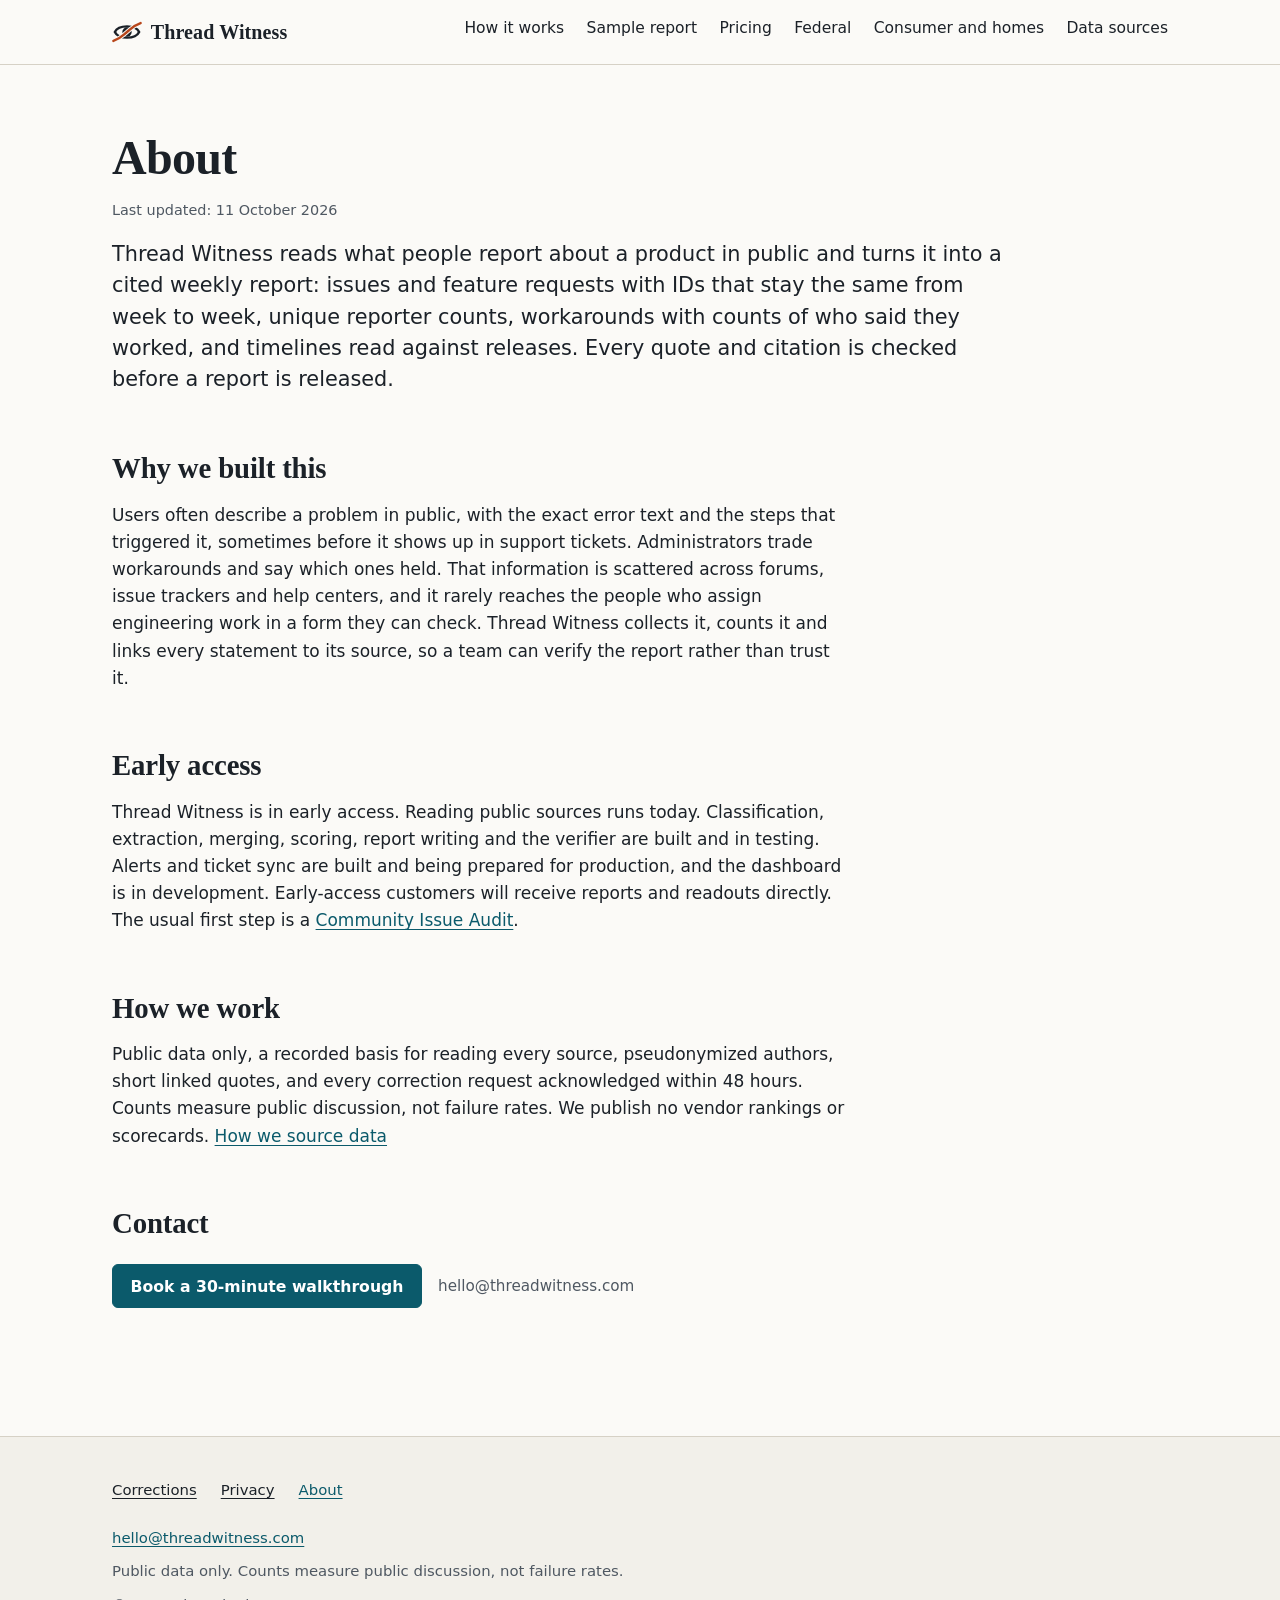
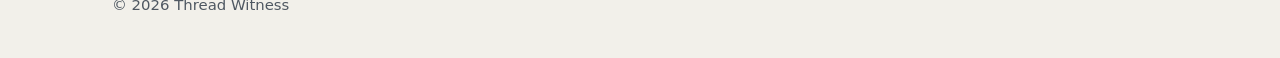
==== about/index.html @ 8c1caf27 "Deploy site 2026-10-11T05:32:36Z" ====
<!doctype html>
<html lang="en">
<head>
<meta charset="utf-8">
<meta name="viewport" content="width=device-width, initial-scale=1">
<meta http-equiv="Content-Security-Policy" content="default-src 'self'; img-src 'self' data:; style-src 'self'; script-src 'none'; object-src 'none'; base-uri 'self'; form-action 'none'">
<meta name="referrer" content="strict-origin-when-cross-origin">
<meta name="color-scheme" content="light dark">
<meta name="theme-color" content="#fbfaf7" media="(prefers-color-scheme: light)">
<meta name="theme-color" content="#121619" media="(prefers-color-scheme: dark)">
<title>About · Thread Witness</title>
<meta name="description" content="About Thread Witness, why it exists and where it stands in early access.">
<link rel="canonical" href="https://threadwitness.com/about/">
<link rel="icon" href="/favicon.ico" sizes="32x32">
<link rel="icon" href="/favicon.svg" type="image/svg+xml">
<link rel="apple-touch-icon" href="/apple-touch-icon.png">
<link rel="stylesheet" href="/assets/site.css">
<meta property="og:type" content="website">
<meta property="og:site_name" content="Thread Witness">
<meta property="og:title" content="About · Thread Witness">
<meta property="og:description" content="About Thread Witness, why it exists and where it stands in early access.">
<meta property="og:url" content="https://threadwitness.com/about/">
<meta property="og:image" content="https://threadwitness.com/assets/og.png">
<meta property="og:image:width" content="1200">
<meta property="og:image:height" content="630">
<meta property="og:image:alt" content="Thread Witness wordmark: a thread passing through an eye, with the line: cited weekly reports on what users report in public.">
<meta name="twitter:card" content="summary_large_image">
<meta name="twitter:title" content="About · Thread Witness">
<meta name="twitter:description" content="About Thread Witness, why it exists and where it stands in early access.">
<meta name="twitter:image" content="https://threadwitness.com/assets/og.png">
</head>
<body class="page-about">
<a class="skip-link" href="#main">Skip to content</a>
<header class="site-header">
<div class="wrap header-inner">
<a class="wordmark" href="/" aria-label="Thread Witness, home"><svg class="mark" viewBox="0 0 32 32" width="32" height="32" aria-hidden="true" focusable="false"><path class="tw-eye" d="M3 16C7 8 25 8 29 16C25 24 7 24 3 16Z" fill="none" stroke="currentColor" stroke-width="2.6" stroke-linejoin="round"/><circle class="tw-pupil" cx="16" cy="16" r="5" fill="currentColor"/><path class="tw-thread-gap" d="M1.5 25.5C9 23 12 19 16 16S23 9 30.5 6.5" fill="none" stroke-width="4.6" stroke-linecap="round"/><path class="tw-thread" d="M1.5 25.5C9 23 12 19 16 16S23 9 30.5 6.5" fill="none" stroke-width="2.6" stroke-linecap="round"/></svg><span class="wordmark-text">Thread<span class="wordmark-gap"> </span>Witness</span></a>
<nav class="site-nav" aria-label="Main">
<details class="menu">
<summary><span class="menu-icon" aria-hidden="true"></span>Menu</summary>
<ul class="menu-list"><li><a href="/how-it-works/">How it works</a></li><li><a href="/sample-report/">Sample report</a></li><li><a href="/pricing/">Pricing</a></li><li><a href="/federal/">Federal</a></li><li><a href="/consumer-and-homes/">Consumer and homes</a></li><li><a href="/data-sources/">Data sources</a></li></ul>
</details>
<ul class="nav-list"><li><a href="/how-it-works/">How it works</a></li><li><a href="/sample-report/">Sample report</a></li><li><a href="/pricing/">Pricing</a></li><li><a href="/federal/">Federal</a></li><li><a href="/consumer-and-homes/">Consumer and homes</a></li><li><a href="/data-sources/">Data sources</a></li></ul>
</nav>
</div>
</header>
<main id="main" tabindex="-1">
<div class="wrap content">
<h1 id="about">About</h1>
<p class="meta">Last updated: 11 October 2026</p>
<p class="lede">Thread Witness reads what people report about a product in public and turns it into a cited weekly report: issues and feature requests with IDs that stay the same from week to week, unique reporter counts, workarounds with counts of who said they worked, and timelines read against releases. Every quote and citation is checked before a report is released.</p>
<h2 id="why-we-built-this">Why we built this</h2>
<p>Users often describe a problem in public, with the exact error text and the steps that triggered it, sometimes before it shows up in support tickets. Administrators trade workarounds and say which ones held. That information is scattered across forums, issue trackers and help centers, and it rarely reaches the people who assign engineering work in a form they can check. Thread Witness collects it, counts it and links every statement to its source, so a team can verify the report rather than trust it.</p>
<h2 id="early-access">Early access</h2>
<p>Thread Witness is in early access. Reading public sources runs today. Classification, extraction, merging, scoring, report writing and the verifier are built and in testing. Alerts and ticket sync are built and being prepared for production, and the dashboard is in development. Early-access customers will receive reports and readouts directly. The usual first step is a <a href="/pricing/">Community Issue Audit</a>.</p>
<h2 id="how-we-work">How we work</h2>
<p>Public data only, a recorded basis for reading every source, pseudonymized authors, short linked quotes, and every correction request acknowledged within 48 hours. Counts measure public discussion, not failure rates. We publish no vendor rankings or scorecards. <a href="/data-sources/">How we source data</a></p>
<h2 id="contact">Contact</h2>
<p class="actions"><a class="btn btn-primary" href="mailto:hello@threadwitness.com?subject=Walkthrough&amp;body=Product%3A%20%0ARelease%20or%20environment%3A%20%0AYour%20role%3A%20">Book a 30-minute walkthrough</a><span class="actions-text">hello@threadwitness.com</span></p>
</div>
</main>
<footer class="site-footer">
<div class="wrap footer-inner">
<nav aria-label="Footer">
<ul class="footer-list"><li><a href="/corrections/">Corrections</a></li><li><a href="/privacy/">Privacy</a></li><li><a href="/about/" aria-current="page">About</a></li></ul>
</nav>
<p class="footer-contact"><a href="mailto:hello@threadwitness.com">hello@threadwitness.com</a></p>
<p class="footer-note">Public data only. Counts measure public discussion, not failure rates.</p>
<p class="footer-copy">© 2026 Thread Witness</p>
</div>
</footer>
</body>
</html>
---- assets/site.css ----
/* Thread Witness site stylesheet. System fonts only; no third-party requests. */

:root {
  color-scheme: light dark;

  --bg: #fbfaf7;
  --surface: #f2f0ea;
  --surface-2: #e9e6de;
  --text: #1b2128;
  --muted: #4f5862;
  --border: #d6d1c6;
  --border-strong: #8a8476;
  --accent: #0b5a6b;
  --accent-hover: #07404d;
  --on-accent: #ffffff;
  --thread: #b8461b;
  --focus: #0b5a6b;
  --notice-bg: #eef4f5;
  --dev-bg: #f8f0e3;

  --badge-r-bg: #e1ecf7; --badge-r-fg: #17497a;
  --badge-a-bg: #e0f0e6; --badge-a-fg: #1b5636;
  --badge-i-bg: #f9edd6; --badge-i-fg: #714306;
  --badge-s-bg: #ece7f4; --badge-s-fg: #4a3a69;

  --sans: system-ui, -apple-system, "Segoe UI", Roboto, "Helvetica Neue", Arial, "Noto Sans", sans-serif;
  --serif: ui-serif, "Iowan Old Style", "Charter", "Bitstream Charter", Georgia, Cambria, "Times New Roman", serif;
  --mono: ui-monospace, "SF Mono", SFMono-Regular, Menlo, Consolas, "Liberation Mono", monospace;

  --measure: 68ch;
  --gutter: 16px;
  --radius: 6px;
}

@media (prefers-color-scheme: dark) {
  :root {
    --bg: #121619;
    --surface: #1a2025;
    --surface-2: #222a30;
    --text: #e8e5de;
    --muted: #a9b1b9;
    --border: #2f383f;
    --border-strong: #6b7782;
    --accent: #7fc9d8;
    --accent-hover: #a8dce6;
    --on-accent: #0d1214;
    --thread: #ef8b5e;
    --focus: #7fc9d8;
    --notice-bg: #172429;
    --dev-bg: #262016;

    --badge-r-bg: #16304a; --badge-r-fg: #b1d3f3;
    --badge-a-bg: #163826; --badge-a-fg: #a9dfbf;
    --badge-i-bg: #3a2b0f; --badge-i-fg: #f1d193;
    --badge-s-bg: #2b2440; --badge-s-fg: #d3c7ec;
  }
}

/* Base */

*, *::before, *::after { box-sizing: border-box; }

html {
  -webkit-text-size-adjust: 100%;
  text-size-adjust: 100%;
}

body {
  margin: 0;
  background: var(--bg);
  color: var(--text);
  font-family: var(--sans);
  font-size: 1.0625rem;
  line-height: 1.6;
  overflow-wrap: break-word;
  font-kerning: normal;
}

img, svg { max-width: 100%; }

a {
  color: var(--accent);
  text-decoration-thickness: 1px;
  text-underline-offset: 0.18em;
}
a:hover { color: var(--accent-hover); text-decoration-thickness: 2px; }

:focus-visible {
  outline: 3px solid var(--focus);
  outline-offset: 2px;
  border-radius: 2px;
}
main:focus { outline: none; }

.wrap {
  width: 100%;
  max-width: 70rem;
  margin: 0 auto;
  padding: 0 var(--gutter);
}
@media (min-width: 48rem) { :root { --gutter: 2rem; } }

.skip-link {
  position: absolute;
  left: var(--gutter);
  top: -100px;
  z-index: 10;
  padding: 0.6rem 1rem;
  background: var(--accent);
  color: var(--on-accent);
  border-radius: var(--radius);
  font-weight: 600;
}
.skip-link:focus { top: 0.75rem; color: var(--on-accent); }

/* Header */

.site-header {
  position: relative;
  border-bottom: 1px solid var(--border);
  background: var(--bg);
}
.header-inner {
  display: flex;
  align-items: center;
  justify-content: space-between;
  gap: 1rem;
  min-height: 4rem;
}

.wordmark {
  display: inline-flex;
  align-items: center;
  gap: 0.55rem;
  color: var(--text);
  text-decoration: none;
  font-family: var(--serif);
  font-size: 1.25rem;
  font-weight: 600;
  letter-spacing: 0.005em;
  padding: 0.5rem 0;
}
.wordmark:hover { color: var(--text); }
.mark { width: 30px; height: 30px; flex: none; color: var(--text); }
.mark .tw-thread { stroke: var(--thread); }
.mark .tw-thread-gap { stroke: var(--bg); }

.site-nav ul { list-style: none; margin: 0; padding: 0; }
.site-nav a {
  color: var(--text);
  text-decoration: none;
  font-size: 0.97rem;
}
.site-nav a:hover { color: var(--accent); text-decoration: underline; }
.site-nav a[aria-current="page"] {
  color: var(--accent);
  text-decoration: underline;
  text-decoration-thickness: 2px;
  text-underline-offset: 0.35em;
}

/* Mobile menu: details/summary, no script. */
.menu summary {
  list-style: none;
  display: inline-flex;
  align-items: center;
  gap: 0.5rem;
  min-height: 44px;
  padding: 0 0.85rem;
  border: 1px solid var(--border-strong);
  border-radius: var(--radius);
  cursor: pointer;
  font-weight: 600;
  font-size: 0.95rem;
  user-select: none;
}
.menu summary::-webkit-details-marker { display: none; }
.menu-icon,
.menu-icon::before,
.menu-icon::after {
  display: block;
  width: 16px;
  height: 2px;
  background: currentColor;
  border-radius: 1px;
}
.menu-icon { position: relative; }
.menu-icon::before, .menu-icon::after { content: ""; position: absolute; left: 0; }
.menu-icon::before { top: -5px; }
.menu-icon::after { top: 5px; }
.menu[open] .menu-icon { background: transparent; }
.menu[open] .menu-icon::before { top: 0; transform: rotate(45deg); }
.menu[open] .menu-icon::after { top: 0; transform: rotate(-45deg); }

.menu-list {
  position: absolute;
  left: 0;
  right: 0;
  top: 100%;
  z-index: 5;
  background: var(--bg);
  border-bottom: 1px solid var(--border);
  padding: 0.25rem var(--gutter) 0.75rem !important;
  box-shadow: 0 12px 24px -16px rgb(0 0 0 / 0.35);
}
.menu-list li + li { border-top: 1px solid var(--border); }
.menu-list a {
  display: flex;
  align-items: center;
  min-height: 48px;
  font-size: 1.05rem;
}

.nav-list { display: none; }

@media (min-width: 62rem) {
  .menu { display: none; }
  .nav-list {
    display: flex;
    flex-wrap: wrap;
    gap: 0.25rem 1.4rem;
  }
  .nav-list a { display: inline-block; padding: 0.5rem 0; }
}

/* Content */

main { display: block; }
.content { padding-top: 2.5rem; padding-bottom: 4.5rem; }
@media (min-width: 48rem) { .content { padding-top: 4rem; padding-bottom: 6rem; } }

.content > *,
.report > * {
  max-width: var(--measure);
}
.content > .table-wrap,
.report > .table-wrap,
.content > .report,
.content > hr,
.report > hr { max-width: none; }

h1, h2, h3, h4 {
  font-family: var(--serif);
  font-weight: 600;
  line-height: 1.2;
  letter-spacing: -0.005em;
  text-wrap: balance;
  color: var(--text);
}
h1 {
  font-size: clamp(2rem, 1.4rem + 3vw, 3rem);
  margin: 0 0 1.25rem;
  letter-spacing: -0.015em;
}
h2 {
  font-size: clamp(1.45rem, 1.2rem + 1vw, 1.8rem);
  margin: 3.5rem 0 1rem;
}
h3 {
  font-family: var(--sans);
  font-size: 1.1rem;
  font-weight: 650;
  margin: 2.25rem 0 0.75rem;
  letter-spacing: 0;
}
h2 + h3 { margin-top: 1.25rem; }

p, ul, ol { margin: 0 0 1.1rem; }
ul, ol { padding-left: 1.35rem; }
li { margin-bottom: 0.45rem; }
li::marker { color: var(--muted); }
strong { font-weight: 650; }

.lede {
  font-size: clamp(1.15rem, 1.05rem + 0.5vw, 1.3rem);
  line-height: 1.5;
  color: var(--text);
  margin-bottom: 1.75rem;
}
.meta {
  color: var(--muted);
  font-size: 0.9rem;
  margin-top: -0.5rem;
}

hr {
  border: 0;
  border-top: 1px solid var(--border);
  margin: 3.5rem 0;
}

code {
  font-family: var(--mono);
  font-size: 0.88em;
  background: var(--surface);
  border: 1px solid var(--border);
  border-radius: 4px;
  padding: 0.05em 0.35em;
  overflow-wrap: anywhere;
}

/* Notes and callouts */

.notice,
.callout {
  background: var(--notice-bg);
  border: 1px solid var(--border);
  border-left: 4px solid var(--accent);
  border-radius: var(--radius);
  padding: 1rem 1.15rem;
  margin: 1.75rem 0;
  font-size: 0.98rem;
}
.callout > :last-child { margin-bottom: 0; }
.callout ul { margin-top: 0.5rem; }
.callout-sample { border-left-color: var(--thread); background: var(--dev-bg); }
.callout-dev { border-left-color: var(--thread); background: var(--dev-bg); }

.label-sample {
  display: inline-block;
  font-size: 0.85rem;
  font-weight: 600;
  letter-spacing: 0.02em;
  color: var(--muted);
  border: 1px dashed var(--border-strong);
  border-radius: 999px;
  padding: 0.2rem 0.75rem;
  margin-bottom: 1rem;
}

/* Action rows */

.actions {
  display: flex;
  flex-wrap: wrap;
  align-items: center;
  gap: 0.75rem 1rem;
  margin: 1.5rem 0 2rem;
}
.btn {
  display: inline-flex;
  align-items: center;
  min-height: 44px;
  padding: 0.55rem 1.1rem;
  border-radius: var(--radius);
  font-weight: 600;
  font-size: 0.98rem;
  line-height: 1.25;
  text-decoration: none;
}
.btn-primary {
  background: var(--accent);
  color: var(--on-accent);
  border: 1px solid var(--accent);
}
.btn-primary:hover { background: var(--accent-hover); border-color: var(--accent-hover); color: var(--on-accent); }
.btn-quiet {
  padding-left: 0;
  padding-right: 0;
  color: var(--accent);
  text-decoration: underline;
  text-decoration-thickness: 1px;
  text-underline-offset: 0.2em;
}
.btn-quiet::after { content: " \2192"; white-space: pre; }
.actions-text { color: var(--muted); font-size: 0.95rem; }

/* Home page */

.page-index h1 {
  font-size: clamp(2.25rem, 1.5rem + 3.6vw, 3.6rem);
  max-width: 18ch;
  margin-top: 0.5rem;
}
.page-index .content > h2 {
  padding-top: 2.5rem;
  border-top: 1px solid var(--border);
}
.page-index .content > hr { display: none; }

/* Claim-type badges */

.badge {
  display: inline-flex;
  align-items: center;
  gap: 0.35em;
  vertical-align: 0.05em;
  font-family: var(--sans);
  font-size: 0.78rem;
  font-weight: 600;
  line-height: 1;
  white-space: nowrap;
  padding: 0.22em 0.55em 0.22em 0.25em;
  border-radius: 999px;
  border: 1px solid currentColor;
}
.badge-key {
  display: inline-grid;
  place-items: center;
  min-width: 1.45em;
  height: 1.45em;
  border-radius: 999px;
  font-family: var(--mono);
  font-size: 0.9em;
  font-weight: 700;
}
.badge-reported { background: var(--badge-r-bg); color: var(--badge-r-fg); }
.badge-aggregated { background: var(--badge-a-bg); color: var(--badge-a-fg); }
.badge-inferred { background: var(--badge-i-bg); color: var(--badge-i-fg); }
.badge-secondhand { background: var(--badge-s-bg); color: var(--badge-s-fg); }
/* Key letter: reversed out of the badge colour. */
.badge-reported .badge-key { background: var(--badge-r-fg); color: var(--badge-r-bg); }
.badge-aggregated .badge-key { background: var(--badge-a-fg); color: var(--badge-a-bg); }
.badge-inferred .badge-key { background: var(--badge-i-fg); color: var(--badge-i-bg); }
.badge-secondhand .badge-key { background: var(--badge-s-fg); color: var(--badge-s-bg); }

/* Tables */

.table-wrap {
  width: 100%;
  overflow-x: auto;
  -webkit-overflow-scrolling: touch;
  margin: 1.25rem 0 1.75rem;
  border: 1px solid var(--border);
  border-radius: var(--radius);
  background: var(--bg);
}
table {
  width: 100%;
  border-collapse: collapse;
  font-size: 0.92rem;
  line-height: 1.45;
  font-variant-numeric: tabular-nums;
}
th, td {
  text-align: left;
  vertical-align: top;
  padding: 0.6rem 0.8rem;
  border-bottom: 1px solid var(--border);
}
th {
  background: var(--surface);
  font-weight: 650;
  font-size: 0.82rem;
  letter-spacing: 0.01em;
  color: var(--text);
  white-space: nowrap;
  border-bottom: 1px solid var(--border-strong);
}
tbody tr:last-child td { border-bottom: 0; }
tbody tr:nth-child(even) td { background: color-mix(in srgb, var(--surface) 45%, transparent); }
td.num, th.num { text-align: right; }
td.num, td.trend, td.date { white-space: nowrap; }
td code { white-space: nowrap; }
td.code-wrap code { white-space: normal; overflow-wrap: anywhere; }
td.id { font-family: var(--mono); font-size: 0.86em; white-space: nowrap; }

@media (max-width: 40rem) {
  table { font-size: 0.88rem; }
  th, td { padding: 0.5rem 0.65rem; }
  td { min-width: 6rem; }
  td.num { min-width: 0; }
  /* Sentences in cells: wide enough to read; the table scrolls inside its frame. */
  td.text { min-width: 11rem; }
}

/* Sample report document frame */

.report {
  border: 1px solid var(--border-strong);
  border-radius: 10px;
  background: var(--bg);
  padding: 1.5rem var(--gutter) 1rem;
  margin: 2rem calc(-1 * var(--gutter) + 0px) 2.5rem;
  box-shadow: 0 1px 0 var(--border), 0 18px 40px -30px rgb(0 0 0 / 0.35);
}
@media (max-width: 47.99rem) {
  .report { margin-left: 0; margin-right: 0; padding: 1.25rem 1rem 0.75rem; }
}
@media (min-width: 48rem) {
  .report { padding: 2.5rem 2.5rem 1.5rem; margin-left: 0; margin-right: 0; }
}
.report h1 { font-size: clamp(1.7rem, 1.3rem + 2vw, 2.4rem); }
.report h2 {
  font-size: clamp(1.3rem, 1.15rem + 0.8vw, 1.6rem);
  margin-top: 2.75rem;
}
.report hr { margin: 2.75rem 0; }

.page-sample-report .content > .callout { max-width: var(--measure); }

/* Footer */

.site-footer {
  border-top: 1px solid var(--border);
  background: var(--surface);
  color: var(--muted);
  font-size: 0.93rem;
}
.footer-inner {
  padding-top: 2rem;
  padding-bottom: 2.5rem;
  display: grid;
  gap: 0.6rem;
}
.footer-list {
  list-style: none;
  margin: 0 0 0.25rem;
  padding: 0;
  display: flex;
  flex-wrap: wrap;
  gap: 0.25rem 1.5rem;
}
.footer-list li { margin: 0; }
.footer-list a {
  display: inline-flex;
  align-items: center;
  min-height: 44px;
  color: var(--text);
}
.footer-list a[aria-current="page"] { color: var(--accent); }
.site-footer p { margin: 0; }
.footer-contact a { color: var(--accent); }

/* Print */

@media print {
  .site-header nav, .skip-link, .site-footer nav { display: none; }
  .table-wrap { overflow: visible; border: 0; }
  a { color: inherit; }
  .report { box-shadow: none; border: 0; padding: 0; }
}

@media (prefers-reduced-motion: reduce) {
  * { scroll-behavior: auto !important; transition: none !important; }
}
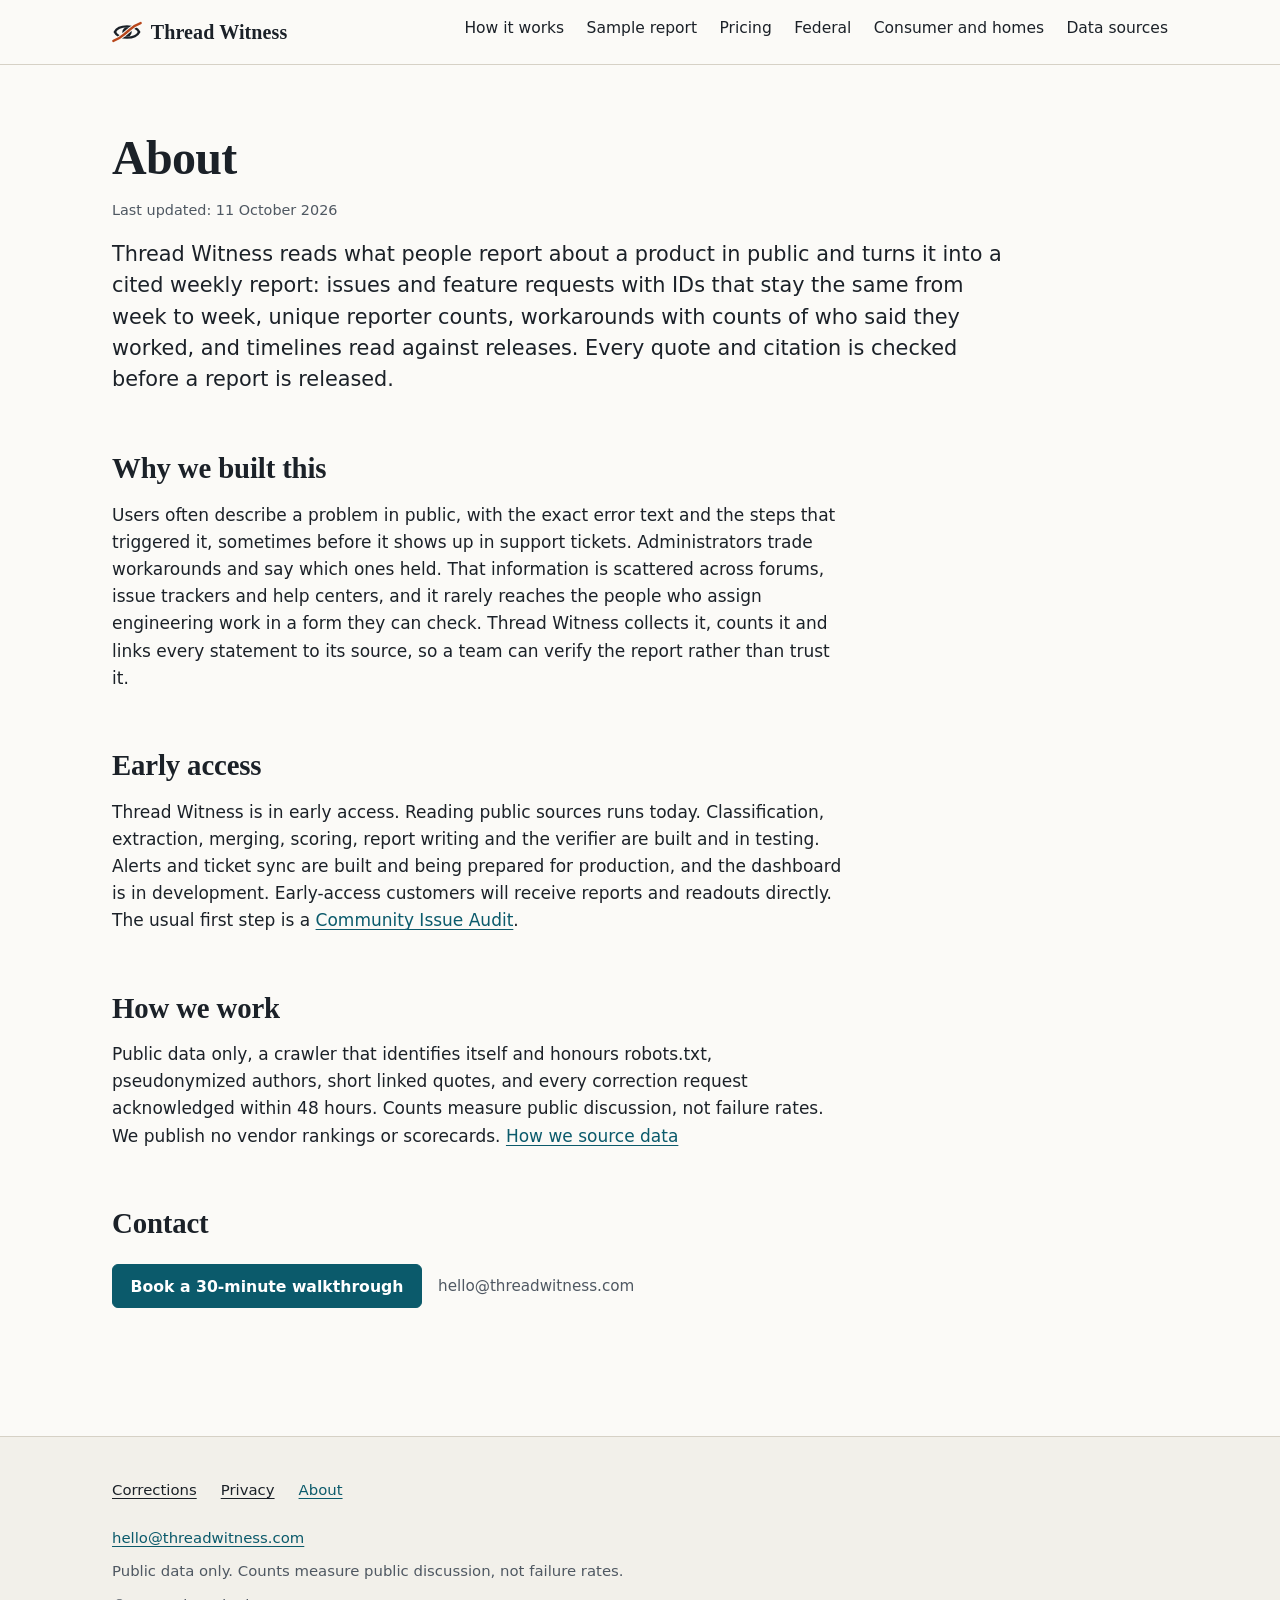
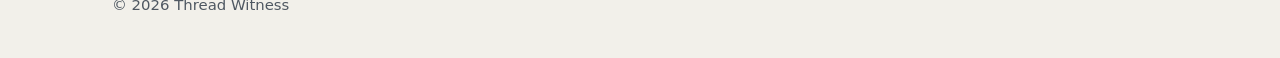
==== commit 3426a1fb: "Deploy site 2026-10-25T04:59:38Z" ====
--- a/about/index.html
+++ b/about/index.html
@@ -53,7 +53,7 @@
 <h2 id="early-access">Early access</h2>
 <p>Thread Witness is in early access. Reading public sources runs today. Classification, extraction, merging, scoring, report writing and the verifier are built and in testing. Alerts and ticket sync are built and being prepared for production, and the dashboard is in development. Early-access customers will receive reports and readouts directly. The usual first step is a <a href="/pricing/">Community Issue Audit</a>.</p>
 <h2 id="how-we-work">How we work</h2>
-<p>Public data only, a recorded basis for reading every source, pseudonymized authors, short linked quotes, and every correction request acknowledged within 48 hours. Counts measure public discussion, not failure rates. We publish no vendor rankings or scorecards. <a href="/data-sources/">How we source data</a></p>
+<p>Public data only, a crawler that identifies itself and honours robots.txt, pseudonymized authors, short linked quotes, and every correction request acknowledged within 48 hours. Counts measure public discussion, not failure rates. We publish no vendor rankings or scorecards. <a href="/data-sources/">How we source data</a></p>
 <h2 id="contact">Contact</h2>
 <p class="actions"><a class="btn btn-primary" href="mailto:hello@threadwitness.com?subject=Walkthrough&amp;body=Product%3A%20%0ARelease%20or%20environment%3A%20%0AYour%20role%3A%20">Book a 30-minute walkthrough</a><span class="actions-text">hello@threadwitness.com</span></p>
 </div>
